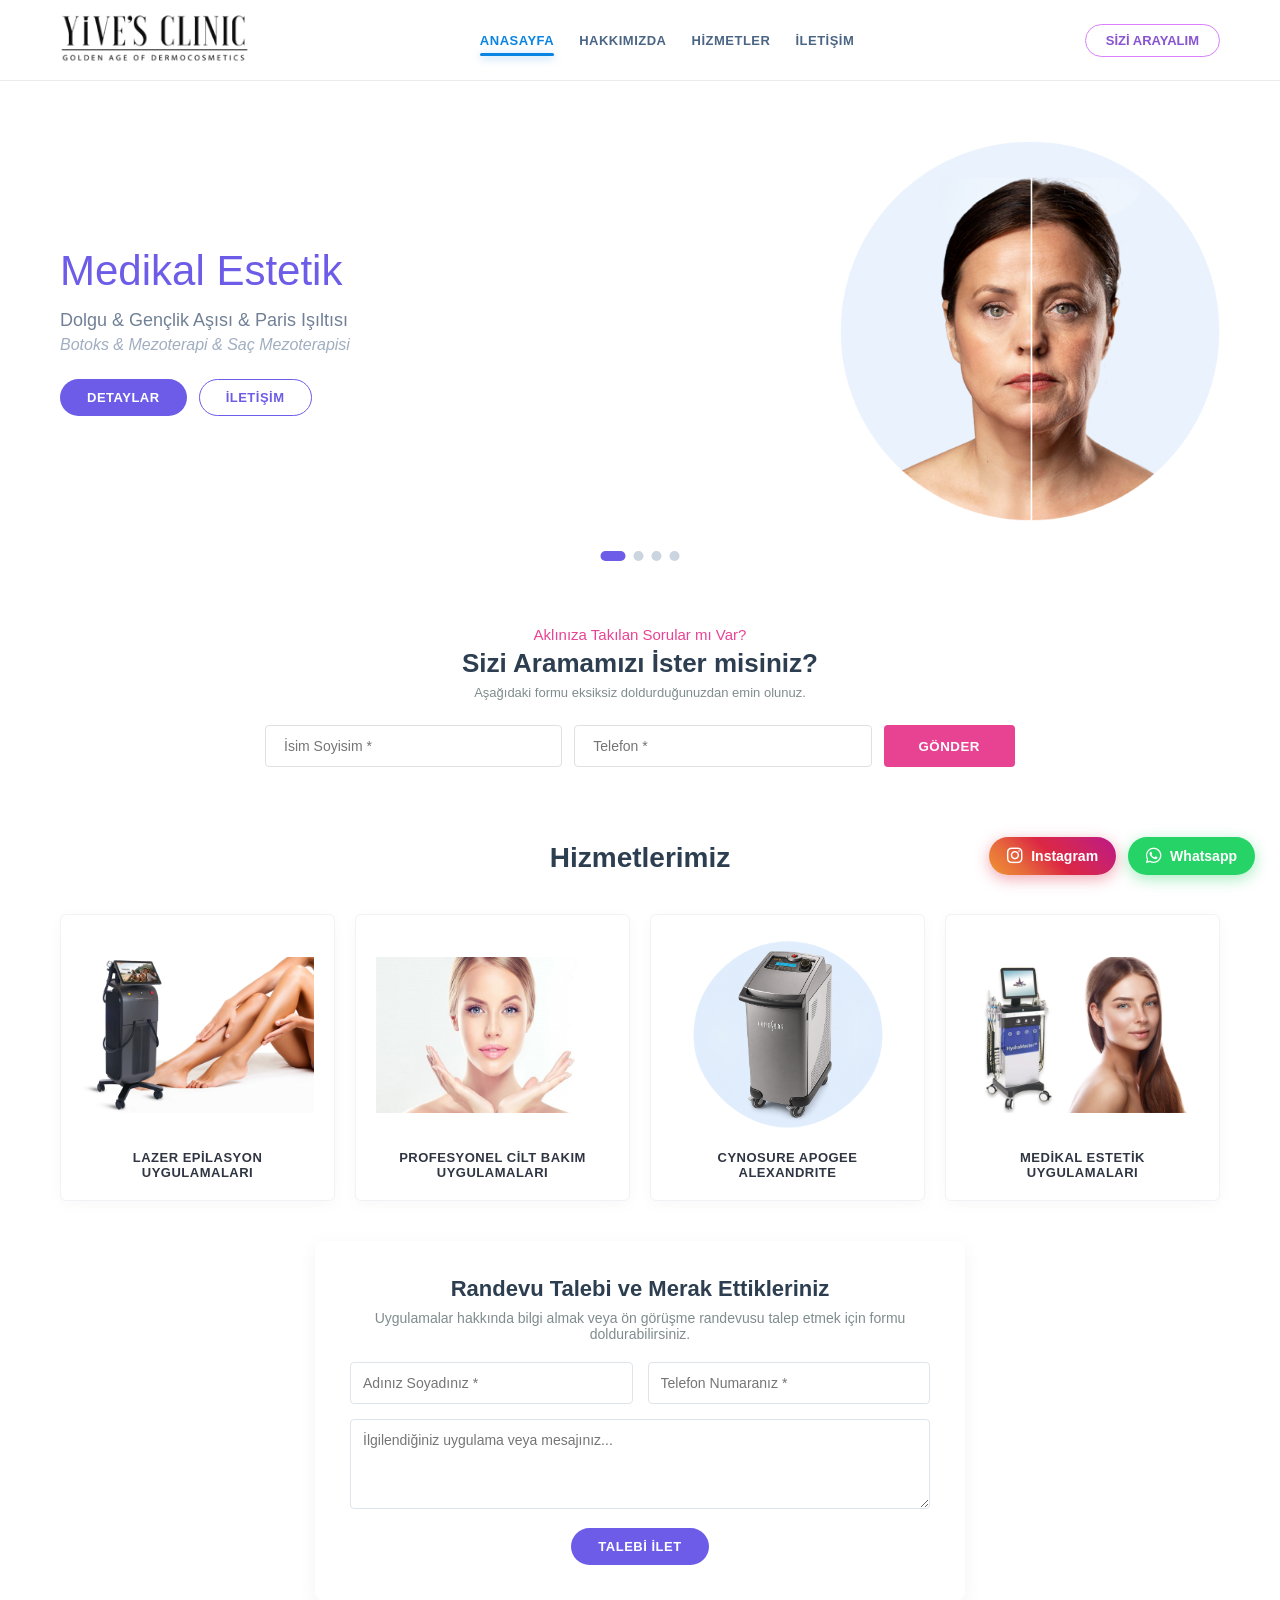
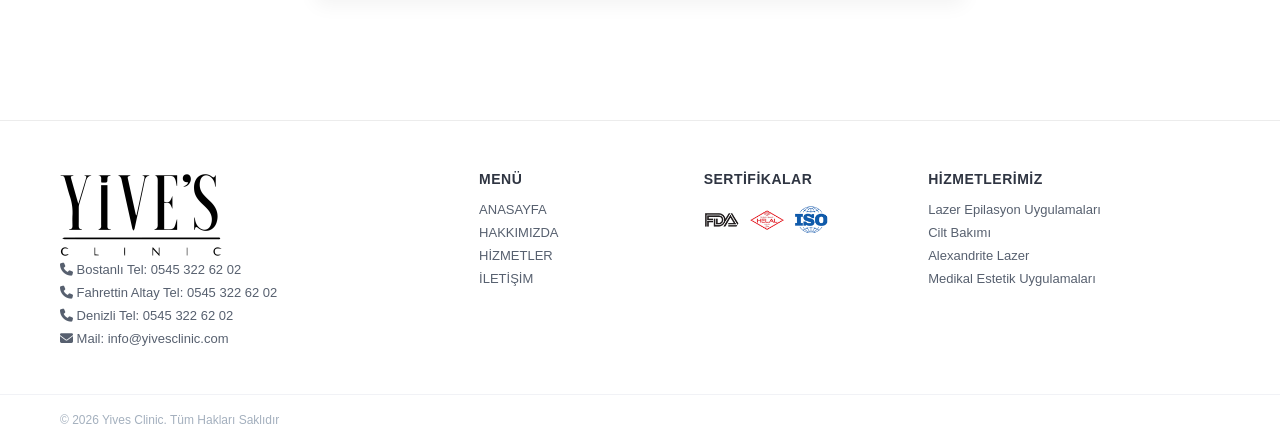
==== index.html @ 3b454cfb "Add files via upload" ====
<!DOCTYPE html>
<html lang="tr">
<head>
  <meta charset="UTF-8">
  <meta name="viewport" content="width=device-width, initial-scale=1.0">
  <title>Yive's Clinic | Golden Age of Dermocosmetics</title>
  <link rel="stylesheet" href="style.css">
  <!-- FontAwesome İkonları -->
  <link rel="stylesheet" href="https://cdnjs.cloudflare.com/ajax/libs/font-awesome/6.4.0/css/all.min.css">
</head>
<body>

  <!-- Header -->
  <header class="site-header">
    <div class="container header-container">
      <div class="logo-area">
        <a href="#home">
          <!-- images klasöründeki logo dosyasının adını buraya yazabilirsin -->
          <img src="images/logo.png" alt="Yive's Clinic" onerror="this.onerror=null; this.src='https://via.placeholder.com/180x50?text=YIVE%27S+CLINIC'">
        </a>
      </div>

      <nav class="main-nav">
        <ul>
          <li><a href="index.html" class="active">ANASAYFA</a></li>
          <li><a href="hakkimizda.html">HAKKIMIZDA</a></li>
          <li><a href="hizmetlerimiz.html">HİZMETLER</a></li>
          <li><a href="iletisim.html">İLETİŞİM</a></li>
        </ul>
      </nav>

      <div class="header-action">
        <a href="#call-back" class="btn-pill-outline">SİZİ ARAYALIM</a>
      </div>
    </div>
  </header>

  <main>
    <!-- Hero Slider Bölümü -->
    <section class="hero-slider-section" id="home">
      
      <!-- Slide 1: Medikal Estetik -->
      <div class="slide active">
        <div class="container slide-content">
          <div class="slide-text">
            <h2>Medikal Estetik</h2>
            <p class="slide-subtitle">Dolgu & Gençlik Aşısı & Paris Işıltısı</p>
            <p class="slide-details">Botoks & Mezoterapi & Saç Mezoterapisi</p>
            <div class="slide-buttons">
              <a href="hizmetlerimiz.html#medikal-estetik" class="btn btn-primary">DETAYLAR</a>
              <a href="#call-back" class="btn btn-secondary">İLETİŞİM</a>
            </div>
          </div>
          <div class="slide-image">
            <img src="images/medikal-estetik.png" alt="Medikal Estetik" onerror="this.onerror=null; this.src='https://via.placeholder.com/450x450?text=Medikal+Estetik'">
          </div>
        </div>
      </div>

      <!-- Slide 2: Soprano Titanyum -->
      <div class="slide">
        <div class="container slide-content">
          <div class="slide-text">
            <h2>Soprano Titanyum</h2>
            <p class="slide-subtitle">4 Mevsim Ağrısız Buz Lazer Teknolojisi</p>
            <p class="slide-details">Tüm Cilt Tiplerine Uygun, Konforlu Epilasyon</p>
            <div class="slide-buttons">
              <a href="hizmetlerimiz.html#lazer-epilasyon" class="btn btn-primary">DETAYLAR</a>
              <a href="#call-back" class="btn btn-secondary">İLETİŞİM</a>
            </div>
          </div>
          <div class="slide-image">
            <img src="images/soprano-titanium.png" alt="Soprano Titanyum" onerror="this.onerror=null; this.src='https://via.placeholder.com/450x450?text=Soprano+Titanyum'">
          </div>
        </div>
      </div>

      <!-- Slide 3: Cynosure Apogee Alexandrite -->
      <div class="slide">
        <div class="container slide-content">
          <div class="slide-text">
            <h2>Cynosure Apogee Alexandrite</h2>
            <p class="slide-subtitle">Lazer Epilasyon</p>
            <p class="slide-details">Kalıcı ve Güçlü Sonuçlar İçin Altın Standart</p>
            <div class="slide-buttons">
              <a href="hizmetlerimiz.html#alexandrite" class="btn btn-primary">DETAYLAR</a>
              <a href="#call-back" class="btn btn-secondary">İLETİŞİM</a>
            </div>
          </div>
          <div class="slide-image">
            <img src="images/cynosure.png" alt="Cynosure Apogee" onerror="this.onerror=null; this.src='https://via.placeholder.com/450x450?text=Cynosure+Apogee'">
          </div>
        </div>
      </div>

      <!-- Slide 4: Hydramaster -->
      <div class="slide">
        <div class="container slide-content">
          <div class="slide-text">
            <h2>Hydramaster</h2>
            <p class="slide-subtitle">Profesyonel Derinlemesine Cilt Bakımı</p>
            <p class="slide-details">Nemlendirme, Arındırma ve Cilt Yenileme Protokolü</p>
            <div class="slide-buttons">
              <a href="hizmetlerimiz.html#cilt-bakimi" class="btn btn-primary">DETAYLAR</a>
              <a href="#call-back" class="btn btn-secondary">İLETİŞİM</a>
            </div>
          </div>
          <div class="slide-image">
            <img src="images/hydramaster.png" alt="Hydramaster" onerror="this.onerror=null; this.src='https://via.placeholder.com/450x450?text=Hydramaster'">
          </div>
        </div>
      </div>

      <!-- Slider Kontrolleri -->
      <div class="slider-dots">
        <span class="dot active" onclick="currentSlide(0)"></span>
        <span class="dot" onclick="currentSlide(1)"></span>
        <span class="dot" onclick="currentSlide(2)"></span>
        <span class="dot" onclick="currentSlide(3)"></span>
      </div>
    </section>

    <!-- Sizi Arayalım / Lead Formu -->
    <section class="callback-section" id="call-back">
      <div class="container">
        <p class="callback-tag">Aklınıza Takılan Sorular mı Var?</p>
        <h3 class="callback-title">Sizi Aramamızı İster misiniz?</h3>
        <p class="callback-desc">Aşağıdaki formu eksiksiz doldurduğunuzdan emin olunuz.</p>

        <form class="callback-form" id="quickContactForm">
          <input type="text" id="quickName" placeholder="İsim Soyisim *" required>
          <input type="tel" id="quickPhone" placeholder="Telefon *" required>
          <button type="submit" class="btn-pink">GÖNDER</button>
        </form>
      </div>
    </section>

    <!-- Hizmetlerimiz Bölümü -->
    <section class="services-section" id="services">
      <div class="container">
        <h3 class="section-heading">Hizmetlerimiz</h3>
        
<div class="services-grid">
          <!-- Kart 1: Lazer Epilasyon (Soprano Titanyum) -->
          <a href="hizmetlerimiz.html#lazer-epilasyon" class="service-card">
            <div class="card-img">
              <img src="images/hizmet-epilasyon.png" alt="Lazer Epilasyon" onerror="this.onerror=null; this.src='https://via.placeholder.com/260x220?text=Lazer+Epilasyon'">
            </div>
            <h4>LAZER EPİLASYON UYGULAMALARI</h4>
          </a>

          <!-- Kart 2: Cilt Bakımı (Hydramaster vb.) -->
          <a href="hizmetlerimiz.html#cilt-bakimi" class="service-card">
            <div class="card-img">
              <img src="images/hizmet-cilt-bakim.png" alt="Cilt Bakımı" onerror="this.onerror=null; this.src='https://via.placeholder.com/260x220?text=Cilt+Bakimi'">
            </div>
            <h4>PROFESYONEL CİLT BAKIM UYGULAMALARI</h4>
          </a>

          <!-- Kart 3: Alexandrite Lazer -->
          <a href="hizmetlerimiz.html#alexandrite" class="service-card">
            <div class="card-img">
              <img src="images/cynosure.png" alt="Alexandrite Lazer" onerror="this.onerror=null; this.src='https://via.placeholder.com/260x220?text=Alexandrite+Lazer'">
            </div>
            <h4>CYNOSURE APOGEE ALEXANDRITE</h4>
          </a>

          <!-- Kart 4: Medikal Estetik -->
          <a href="hizmetlerimiz.html#medikal-estetik" class="service-card">
            <div class="card-img">
              <img src="images/hizmet-medikal.png" alt="Medikal Estetik" onerror="this.onerror=null; this.src='https://via.placeholder.com/260x220?text=Medikal+Estetik'">
            </div>
            <h4>MEDİKAL ESTETİK UYGULAMALARI</h4>
          </a>
        </div>


    <!-- Detaylı Mesaj / Randevu Formu -->
    <section class="contact-box-section" id="about">
      <div class="container">
        <div class="contact-box">
          <h3>Randevu Talebi ve Merak Ettikleriniz</h3>
          <p>Uygulamalar hakkında bilgi almak veya ön görüşme randevusu talep etmek için formu doldurabilirsiniz.</p>
          <form id="fullContactForm">
            <div class="form-row">
              <input type="text" id="fullName" placeholder="Adınız Soyadınız *" required>
              <input type="tel" id="fullPhone" placeholder="Telefon Numaranız *" required>
            </div>
            <textarea id="fullMessage" rows="4" placeholder="İlgilendiğiniz uygulama veya mesajınız..." required></textarea>
            <button type="submit" class="btn btn-primary">TALEBİ İLET</button>
          </form>
        </div>
      </div>
    </section>
  </main>

  <!-- Footer -->
  <footer class="site-footer">
    <div class="container footer-top">
      <div class="footer-col brand-col">
<img src="images/logo2.png" alt="Yive's Clinic" onerror="this.onerror=null; this.src='https://via.placeholder.com/180x50?text=YIVE%27S+CLINIC'">
        <p><i class="fa-solid fa-phone"></i> Bostanlı Tel: 0545 322 62 02</p>
        <p><i class="fa-solid fa-phone"></i> Fahrettin Altay Tel: 0545 322 62 02</p>
        <p><i class="fa-solid fa-phone"></i> Denizli Tel: 0545 322 62 02</p>
        <p><i class="fa-solid fa-envelope"></i> Mail: info@yivesclinic.com</p>
      </div>

      <div class="footer-col links-col">
        <h5>MENÜ</h5>
        <ul>
         <li><a href="index.html">ANASAYFA</a></li>
          <li><a href="hakkimizda.html" class="active">HAKKIMIZDA</a></li>
          <li><a href="hizmetlerimiz.html">HİZMETLER</a></li>
          <li><a href="iletisim.html">İLETİŞİM</a></li>
        </ul>
      </div>

      <div class="footer-col badges-col">
        <h5>SERTİFİKALAR</h5>
        <div class="cert-badges">
          <img src="images/fda.png" alt="FDA Approved" onerror="this.onerror=null; this.src='https://via.placeholder.com/60x30?text=FDA'">
          <img src="images/helal.png" alt="Helal Belgesi" onerror="this.onerror=null; this.src='https://via.placeholder.com/60x30?text=HELAL'">
          <img src="images/iso.png" alt="ISO Standard" onerror="this.onerror=null; this.src='https://via.placeholder.com/60x30?text=ISO'">
        </div>
      </div>

      <div class="footer-col services-list-col">
        <h5>HİZMETLERİMİZ</h5>
        <ul>
	  <li><a href="hizmetlerimiz.html#lazer-epilasyon">Lazer Epilasyon Uygulamaları</a></li>
          <li><a href="hizmetlerimiz.html#cilt-bakimi">Cilt Bakımı</a></li>
          <li><a href="hizmetlerimiz.html#alexandrite">Alexandrite Lazer</a></li>
	  <li><a href="hizmetlerimiz.html#medikal-estetik">Medikal Estetik Uygulamaları</a></li>
        </ul>
      </div>
    </div>

    <div class="footer-bottom">
      <div class="container footer-bottom-inner">
        <p>© 2026 Yives Clinic. Tüm Hakları Saklıdır</p>
        </div>
      </div>
    </div>
  </footer>

<!-- Sabit İletişim Butonları -->
<div class="floating-actions-group">
  <!-- Instagram Butonu -->
  <a href="https://instagram.com/yivesclinic" 
     class="action-float instagram-float" 
     target="_blank" 
     rel="noopener noreferrer" 
     title="Instagram'da Takip Edin">
    <i class="fa-brands fa-instagram"></i>
    <span>Instagram</span>
  </a>

  <!-- WhatsApp Butonu -->
  <a href="https://wa.me/905453226202?text=Merhaba,%20yivesclinic.com%20üzerinden%20ulaşıyorum.%20Bilgi%20ve%20randevu%20almak%20istiyorum." 
     class="action-float whatsapp-float" 
     target="_blank" 
     rel="noopener noreferrer" 
     title="WhatsApp ile İletişime Geçin">
    <i class="fa-brands fa-whatsapp"></i>
    <span>Whatsapp</span>
  </a>
</div>

  <script src="script.js"></script>
</body>
</html>
---- style.css ----
* {
  box-sizing: border-box;
  margin: 0;
  padding: 0;
  font-family: -apple-system, BlinkMacSystemFont, "Segoe UI", Roboto, "Helvetica Neue", Arial, sans-serif;
}

body {
  color: #333;
  background-color: #ffffff;
  overflow-x: hidden;
}

.container {
  max-width: 1200px;
  margin: 0 auto;
  padding: 0 20px;
}


/* Header */
.site-header {
  background: #fff;
  border-bottom: 1px solid #eaeaea;
  position: sticky;
  top: 0;
  z-index: 100;
}

.header-container {
  display: flex;
  align-items: center;
  justify-content: space-between;
  height: 80px;
}

.logo-area img {
  max-height: 55px;
  object-fit: contain;
}

.main-nav ul {
  display: flex;
  list-style: none;
  gap: 25px;
}

.main-nav a {
  text-decoration: none;
  font-size: 13px;
  font-weight: 600;
  color: #4b6584;
  letter-spacing: 0.5px;
  position: relative;
  padding: 8px 0;
  transition: color 0.2s ease;
}

/* Üzerine gelince (Hover) */
.main-nav a:hover {
  color: #2e86de;
}

/* Aktif / Seçili Sayfa (Daha Tok Mavi + Alt Çizgi + Parlama Efekti) */
.main-nav a.active {
  color: #0984e3; /* Daha canlı, belirgin mavi tonu */
  font-weight: 700;
}

.main-nav a.active::after {
  content: "";
  position: absolute;
  bottom: 0;
  left: 0;
  width: 100%;
  height: 3px;
  background-color: #0984e3;
  border-radius: 2px;
  box-shadow: 0 2px 8px rgba(9, 132, 227, 0.4); /* Hafif ışıldayan parlama hissi */
}

.btn-pill-outline {
  display: inline-block;
  padding: 8px 20px;
  border: 1.5px solid #d980fa;
  border-radius: 20px;
  color: #8854d0;
  text-decoration: none;
  font-size: 13px;
  font-weight: 600;
  transition: all 0.2s ease;
}

.btn-pill-outline:hover {
  background-color: #d980fa;
  color: #fff;
}

/* Hero Slider */
.hero-slider-section {
  position: relative;
  background-color: rgb(255, 255, 255);
  transition: background-color 0.8s ease;
  min-height: 500px;
  display: flex;
  align-items: center;
  overflow: hidden;
}

.slide {
  display: none;
  width: 100%;
  animation: fadeIn 0.6s ease-in-out;
}

.slide.active {
  display: block;
}

@keyframes fadeIn {
  from { opacity: 0; transform: translateY(5px); }
  to { opacity: 1; transform: translateY(0); }
}

.slide-content {
  display: flex;
  align-items: center;
  justify-content: space-between;
  padding: 50px 20px;
}

.slide-text {
  flex: 1;
  max-width: 550px;
}

.slide-text h2 {
  font-size: 42px;
  color: #6c5ce7;
  font-weight: 400;
  margin-bottom: 15px;
}

.slide-subtitle {
  font-size: 18px;
  color: #718096;
  margin-bottom: 5px;
}

.slide-details {
  font-size: 16px;
  color: #a0aec0;
  font-style: italic;
  margin-bottom: 25px;
}

.slide-buttons {
  display: flex;
  gap: 12px;
}

.btn {
  padding: 10px 26px;
  border-radius: 20px;
  text-decoration: none;
  font-size: 13px;
  font-weight: 600;
  letter-spacing: 0.5px;
  border: 1px solid transparent;
  cursor: pointer;
}

.btn-primary {
  background-color: #6c5ce7;
  color: #fff;
}

.btn-secondary {
  border-color: #6c5ce7;
  color: #6c5ce7;
  background: transparent;
}

.slide-image {
  flex: 1;
  display: flex;
  justify-content: flex-end;
}

.slide-image img {
  max-width: 440px;
  max-height: 380px;
  object-fit: contain;
}

.slider-dots {
  position: absolute;
  bottom: 20px;
  left: 50%;
  transform: translateX(-50%);
  display: flex;
  gap: 8px;
}

.dot {
  width: 10px;
  height: 10px;
  background-color: #cbd5e0;
  border-radius: 50%;
  cursor: pointer;
  transition: background-color 0.2s;
}

.dot.active {
  background-color: #6c5ce7;
  width: 25px;
  border-radius: 10px;
}

/* Sizi Arayalım (Callback Form) */
.callback-section {
  padding: 45px 0 35px 0;
  text-align: center;
  background: #fff;
}

.callback-tag {
  color: #e84393;
  font-size: 15px;
  margin-bottom: 5px;
}

.callback-title {
  color: #2c3e50;
  font-size: 26px;
  font-weight: 700;
  margin-bottom: 6px;
}

.callback-desc {
  color: #7f8c8d;
  font-size: 13px;
  margin-bottom: 25px;
}

.callback-form {
  display: flex;
  justify-content: center;
  gap: 12px;
  max-width: 750px;
  margin: 0 auto;
}

.callback-form input {
  flex: 1;
  padding: 12px 18px;
  border: 1px solid #e0e0e0;
  border-radius: 4px;
  font-size: 14px;
  outline: none;
}

.callback-form input:focus {
  border-color: #e84393;
}

.btn-pink {
  padding: 12px 35px;
  background-color: #e84393;
  color: #fff;
  border: none;
  border-radius: 4px;
  font-weight: bold;
  cursor: pointer;
  letter-spacing: 0.5px;
}

/* Hizmetlerimiz */
.services-section {
  padding: 40px 0 60px 0;
}

.section-heading {
  text-align: center;
  font-size: 28px;
  color: #2c3e50;
  font-weight: 700;
  margin-bottom: 40px;
}

.services-grid {
  display: grid;
  grid-template-columns: repeat(4, 1fr);
  gap: 20px;
}

.service-card {
  border: 1px solid #f1f2f6;
  box-shadow: 0 4px 15px rgba(0,0,0,0.03);
  border-radius: 6px;
  padding: 20px;
  text-align: center;
  background: #fff;
  display: flex;
  flex-direction: column;
  justify-content: space-between;
  text-decoration: none; /* Alt çizgiyi kaldırır */
  color: inherit;         /* Metin rengini bozmaz */
  cursor: pointer;
  transition: transform 0.2s ease, box-shadow 0.2s ease;
}

.service-card:hover {
  transform: translateY(-5px);
  box-shadow: 0 8px 25px rgba(0,0,0,0.08);
}

.service-card .card-img {
  height: 200px;
  display: flex;
  align-items: center;
  justify-content: center;
  margin-bottom: 15px;
}

.service-card img {
  max-width: 100%;
  max-height: 100%;
  object-fit: contain;
}

.service-card h4 {
  font-size: 13px;
  color: #2f3542;
  font-weight: 700;
  letter-spacing: 0.5px;
}

/* Mesaj & Randevu Formu */
.contact-box-section {
  padding: 40px 0 60px;
  background-color: #ffffff;
}

.contact-box {
  max-width: 650px;
  margin: 0 auto;
  background: #fff;
  padding: 35px;
  border-radius: 8px;
  box-shadow: 0 5px 20px rgba(0,0,0,0.05);
  text-align: center;
}

.contact-box h3 {
  font-size: 22px;
  color: #2c3e50;
  margin-bottom: 8px;
}

.contact-box p {
  color: #7f8c8d;
  font-size: 14px;
  margin-bottom: 20px;
}

.form-row {
  display: flex;
  gap: 15px;
  margin-bottom: 15px;
}

.form-row input, textarea {
  width: 100%;
  padding: 12px;
  border: 1px solid #dfe4ea;
  border-radius: 4px;
  font-size: 14px;
  outline: none;
}

textarea {
  resize: vertical;
  margin-bottom: 15px;
}

/* Footer */
.site-footer {
  background-color: #ffffff;
  border-top: 1px solid #ececec;
  padding-top: 50px;
}

.footer-top {
  display: grid;
  grid-template-columns: 2fr 1fr 1fr 1.5fr;
  gap: 30px;
  padding-bottom: 40px;
}

.brand-col h2 {
  font-size: 22px;
  letter-spacing: 2px;
  margin-bottom: 3px;
}

.brand-col .tagline {
  font-size: 10px;
  color: #7f8c8d;
  letter-spacing: 1px;
  margin-bottom: 15px;
}

.brand-col p {
  font-size: 13px;
  color: #57606f;
  margin-bottom: 8px;
}

.footer-col h5 {
  font-size: 14px;
  color: #2f3542;
  margin-bottom: 15px;
  letter-spacing: 0.5px;
}

.footer-col ul {
  list-style: none;
}

.footer-col ul li {
  margin-bottom: 8px;
  font-size: 13px;
  color: #57606f;
}

.footer-col ul li a {
  color: #57606f;
  text-decoration: none;
}

.cert-badges {
  display: flex;
  gap: 10px;
  align-items: center;
}

.cert-badges img {
  max-height: 35px;
  object-fit: contain;
}

.footer-bottom {
  border-top: 1px solid #f1f2f6;
  padding: 18px 0;
}

.footer-bottom-inner {
  display: flex;
  justify-content: space-between;
  align-items: center;
  font-size: 12px;
  color: #a4b0be;
}

.footer-social a {
  color: #57606f;
  margin-left: 12px;
  font-size: 14px;
}


/* Mobil Uyumluluk */
@media (max-width: 900px) {
  .services-grid {
    grid-template-columns: repeat(2, 1fr);
  }
  .footer-top {
    grid-template-columns: 1fr 1fr;
  }
}

@media (max-width: 600px) {
  .header-container {
    flex-direction: column;
    height: auto;
    padding: 15px;
    gap: 10px;
  }
  .slide-content {
    flex-direction: column-reverse;
    text-align: center;
    padding: 30px 15px;
  }
  .slide-buttons {
    justify-content: center;
  }
  .callback-form, .form-row {
    flex-direction: column;
  }
  .services-grid {
    grid-template-columns: 1fr;
  }
  .footer-top {
    grid-template-columns: 1fr;
  }
}

/* --- İç Sayfa Başlık Alanı (Hero Banner) --- */
.page-title-banner {
  background-color: rgb(255, 255, 255);
  padding: 50px 0;
  text-align: center;
  border-bottom: 1px solid #e1eaf5;
}

.page-title-banner h1 {
  font-size: 34px;
  color: #2c3e50;
  margin-bottom: 8px;
  font-weight: 700;
}

.page-title-banner p {
  color: #6c5ce7;
  font-size: 14px;
  letter-spacing: 1.5px;
  text-transform: uppercase;
}

/* --- Sayfa İçerik Izgarası (Grid) --- */
.page-content-section {
  padding: 60px 0;
  background-color: #fff;
}

.page-content-grid {
  display: grid;
  grid-template-columns: 1.7fr 1fr;
  gap: 50px;
  align-items: start;
}

/* Sol Metin Kolonu */
.content-text-col h2 {
  font-size: 28px;
  color: #6c5ce7;
  margin-bottom: 22px;
  font-weight: 600;
}

.content-text-col p {
  font-size: 15px;
  line-height: 1.8;
  color: #57606f;
  margin-bottom: 18px;
}

/* Şube Kartları */
.clinic-branches {
  margin-top: 35px;
  padding-top: 25px;
  border-top: 1px solid #f1f2f6;
}

.clinic-branches h3 {
  font-size: 20px;
  color: #2c3e50;
  margin-bottom: 20px;
}

.branches-grid {
  display: grid;
  grid-template-columns: 1fr 1fr;
  gap: 20px;
}

.branch-card {
  display: flex;
  align-items: flex-start;
  gap: 15px;
  background: #f8f9fa;
  padding: 20px;
  border-radius: 8px;
  border: 1px solid #edf2f7;
}

.branch-icon {
  width: 40px;
  height: 40px;
  background: #6c5ce7;
  color: #fff;
  border-radius: 50%;
  display: flex;
  align-items: center;
  justify-content: center;
  font-size: 16px;
  flex-shrink: 0;
}

.branch-info h4 {
  font-size: 16px;
  color: #2c3e50;
  margin-bottom: 4px;
}

.branch-info .doctor-title {
  font-size: 13px;
  color: #747d8c;
  margin-bottom: 8px;
  line-height: 1.4;
}

.branch-phone {
  display: inline-block;
  font-size: 13px;
  font-weight: 700;
  color: #e84393;
  text-decoration: none;
}

.branch-phone:hover {
  text-decoration: underline;
}

/* Sağ Yan Form (Sidebar) */
.sidebar-contact-card {
  background: #ffffff;
  padding: 30px;
  border-radius: 10px;
  box-shadow: 0 10px 30px rgba(0, 0, 0, 0.05);
  border: 1px solid #edf2f7;
  position: sticky;
  top: 100px;
}

.form-tag {
  color: #e84393;
  font-size: 12px;
  font-weight: 700;
  text-transform: uppercase;
  letter-spacing: 1px;
  margin-bottom: 4px;
}

.sidebar-contact-card h3 {
  font-size: 22px;
  color: #2c3e50;
  margin-bottom: 8px;
}

.sidebar-contact-card .form-desc {
  font-size: 13px;
  color: #747d8c;
  margin-bottom: 20px;
  line-height: 1.5;
}

.form-group {
  margin-bottom: 14px;
}

.form-group label {
  display: block;
  font-size: 12px;
  font-weight: 600;
  color: #4b6584;
  margin-bottom: 6px;
}

.form-group input, 
.form-group select, 
.form-group textarea {
  width: 100%;
  padding: 10px 14px;
  border: 1px solid #dfe4ea;
  border-radius: 4px;
  font-size: 14px;
  outline: none;
  font-family: inherit;
}

.form-group input:focus, 
.form-group select:focus, 
.form-group textarea:focus {
  border-color: #6c5ce7;
}

.btn-block {
  width: 100%;
  margin-top: 10px;
}

/* Mobil Uyumluluk */
@media (max-width: 900px) {
  .page-content-grid {
    grid-template-columns: 1fr;
  }
  .branches-grid {
    grid-template-columns: 1fr;
  }
  .sidebar-contact-card {
    position: static;
  }
}

/* Pürüzsüz Kaydırma ve Sabit Header Payı */
html {
  scroll-behavior: smooth;
  scroll-padding-top: 140px; /* Header ve Sticky menünün başlığı örtmesini engeller */
}

/* Hızlı Atlama (Subnav Bar) */
.services-subnav {
  position: sticky;
  top: 80px; /* Header yüksekliğinin hemen altı */
  background: #ffffff;
  border-bottom: 2px solid #edf2f7;
  z-index: 90;
  box-shadow: 0 4px 10px rgba(0,0,0,0.03);
}

.services-subnav-inner {
  display: flex;
  justify-content: center;
  gap: 15px;
  padding: 12px 0;
  overflow-x: auto;
}

.subnav-item {
  display: inline-flex;
  align-items: center;
  gap: 8px;
  padding: 8px 18px;
  background: #f8f9fa;
  border-radius: 20px;
  color: #4b6584;
  text-decoration: none;
  font-size: 13px;
  font-weight: 600;
  white-space: nowrap;
  transition: all 0.2s ease;
  border: 1px solid #e2e8f0;
}

.subnav-item:hover {
  background: #6c5ce7;
  color: #ffffff;
  border-color: #6c5ce7;
}

/* Hizmet Detay Bölümleri */
.services-content-wrapper {
  padding: 60px 0 90px;
}

.service-detail-section {
  padding: 20px 0;
}

.section-badge {
  display: inline-block;
  padding: 4px 12px;
  background-color: rgb(255, 255, 255);
  color: #1e3799;
  border-radius: 4px;
  font-size: 12px;
  font-weight: 700;
  letter-spacing: 0.8px;
  text-transform: uppercase;
  margin-bottom: 12px;
}

.service-detail-section h2 {
  font-size: 32px;
  color: #2c3e50;
  margin-bottom: 20px;
}

.service-detail-section h3 {
  font-size: 20px;
  color: #4b6584;
  margin: 30px 0 18px;
}

.service-highlight-box {
  background: #fdfafb;
  border-left: 4px solid #e84393;
  padding: 20px;
  border-radius: 0 8px 8px 0;
  font-size: 15px;
  line-height: 1.8;
  color: #4a5568;
  margin-bottom: 25px;
}

/* Özellik Kartları Grid */
.feature-cards-grid {
  display: grid;
  grid-template-columns: repeat(auto-fit, minmax(280px, 1fr));
  gap: 20px;
}

.feature-card {
  background: #ffffff;
  border: 1px solid #edf2f7;
  padding: 22px;
  border-radius: 8px;
  box-shadow: 0 4px 15px rgba(0,0,0,0.02);
}

.feature-card h4 {
  font-size: 15px;
  color: #6c5ce7;
  margin-bottom: 10px;
  display: flex;
  align-items: center;
  gap: 8px;
}

.feature-card p {
  font-size: 14px;
  color: #718096;
  line-height: 1.6;
}

/* Alt Uygulamalar Grid (Cilt Bakımı) */
.sub-treatments-grid {
  display: grid;
  grid-template-columns: repeat(auto-fit, minmax(320px, 1fr));
  gap: 20px;
}

.treatment-card {
  background: #ffffff;
  border: 1px solid #e2e8f0;
  border-radius: 8px;
  padding: 24px;
}

.treatment-card.featured-border {
  border-color: #d980fa;
  background: #fbf9ff;
}

.treatment-card h4 {
  font-size: 17px;
  color: #2c3e50;
  margin-bottom: 10px;
}

.treatment-card p {
  font-size: 14px;
  color: #57606f;
  line-height: 1.7;
}

/* Medikal Estetik Detay Kartları */
.medical-treatments-list {
  display: flex;
  flex-direction: column;
  gap: 25px;
}

.medical-item {
  background: #ffffff;
  border: 1px solid #edf2f7;
  border-radius: 8px;
  padding: 28px;
  box-shadow: 0 5px 20px rgba(0,0,0,0.02);
}

.medical-item h3 {
  font-size: 22px;
  color: #6c5ce7;
  margin-top: 0;
  margin-bottom: 12px;
}

.medical-item p {
  font-size: 14px;
  line-height: 1.8;
  color: #57606f;
  margin-bottom: 15px;
}

.steps-box {
  background: #f8f9fa;
  padding: 16px 20px;
  border-radius: 6px;
  margin: 15px 0;
  font-size: 13.5px;
}

.steps-box ol {
  margin-left: 20px;
  margin-top: 8px;
  color: #4b6584;
  line-height: 1.7;
}

.faq-mini-grid {
  display: grid;
  grid-template-columns: repeat(auto-fit, minmax(220px, 1fr));
  gap: 12px;
  background: #fbfbfd;
  padding: 15px;
  border-radius: 6px;
  font-size: 13px;
  color: #4b6584;
  margin-top: 15px;
  border: 1px solid #edf2f7;
}

.section-divider {
  border: 0;
  height: 1px;
  background: #e2e8f0;
  margin: 50px 0;
}

/* Sağ Alttaki Yukarı Çık Butonu */
.scroll-to-top {
  position: fixed;
  bottom: 85px; /* WhatsApp butonunun hemen üstünde yer alır */
  right: 25px;
  width: 42px;
  height: 42px;
  background-color: #6c5ce7;
  color: #fff;
  border: none;
  border-radius: 50%;
  cursor: pointer;
  display: none; /* JS ile scroll edildikçe görünür */
  align-items: center;
  justify-content: center;
  font-size: 16px;
  box-shadow: 0 4px 12px rgba(108, 92, 231, 0.3);
  z-index: 998;
  transition: opacity 0.3s ease;
}

.scroll-to-top:hover {
  background-color: #5344d1;
}

/* Sabit Sağ Alt Buton Grubu */
.floating-actions-group {
  position: fixed;
  bottom: 25px;
  right: 25px;
  display: flex;
  align-items: center;
  gap: 12px;
  z-index: 1000;
}

/* Ortak Buton Yapısı */
.action-float {
  display: inline-flex;
  align-items: center;
  gap: 8px;
  padding: 10px 18px;
  border-radius: 30px;
  color: #ffffff;
  text-decoration: none;
  font-weight: 600;
  font-size: 14px;
  cursor: pointer;
  transition: transform 0.2s ease, box-shadow 0.2s ease;
}

.action-float:hover {
  transform: translateY(-2px);
}

.action-float i {
  font-size: 18px;
}

/* WhatsApp Rengi ve Gölgesi */
.whatsapp-float {
  background-color: #25d366;
  box-shadow: 0 4px 15px rgba(37, 211, 102, 0.4);
}

.whatsapp-float:hover {
  box-shadow: 0 6px 18px rgba(37, 211, 102, 0.5);
}

/* Instagram Gradyanı ve Gölgesi */
.instagram-float {
  background: linear-gradient(45deg, #f09433 0%, #e6683c 25%, #dc2743 50%, #cc2366 75%, #bc1888 100%);
  box-shadow: 0 4px 15px rgba(220, 39, 67, 0.4);
}

.instagram-float:hover {
  box-shadow: 0 6px 18px rgba(220, 39, 67, 0.5);
}

/* Mobilde Butonların Taşmaması İçin Düzenleme */
@media (max-width: 480px) {
  .floating-actions-group {
    bottom: 15px;
    right: 15px;
    gap: 8px;
  }
  .action-float {
    padding: 9px 14px;
    font-size: 13px;
  }
}
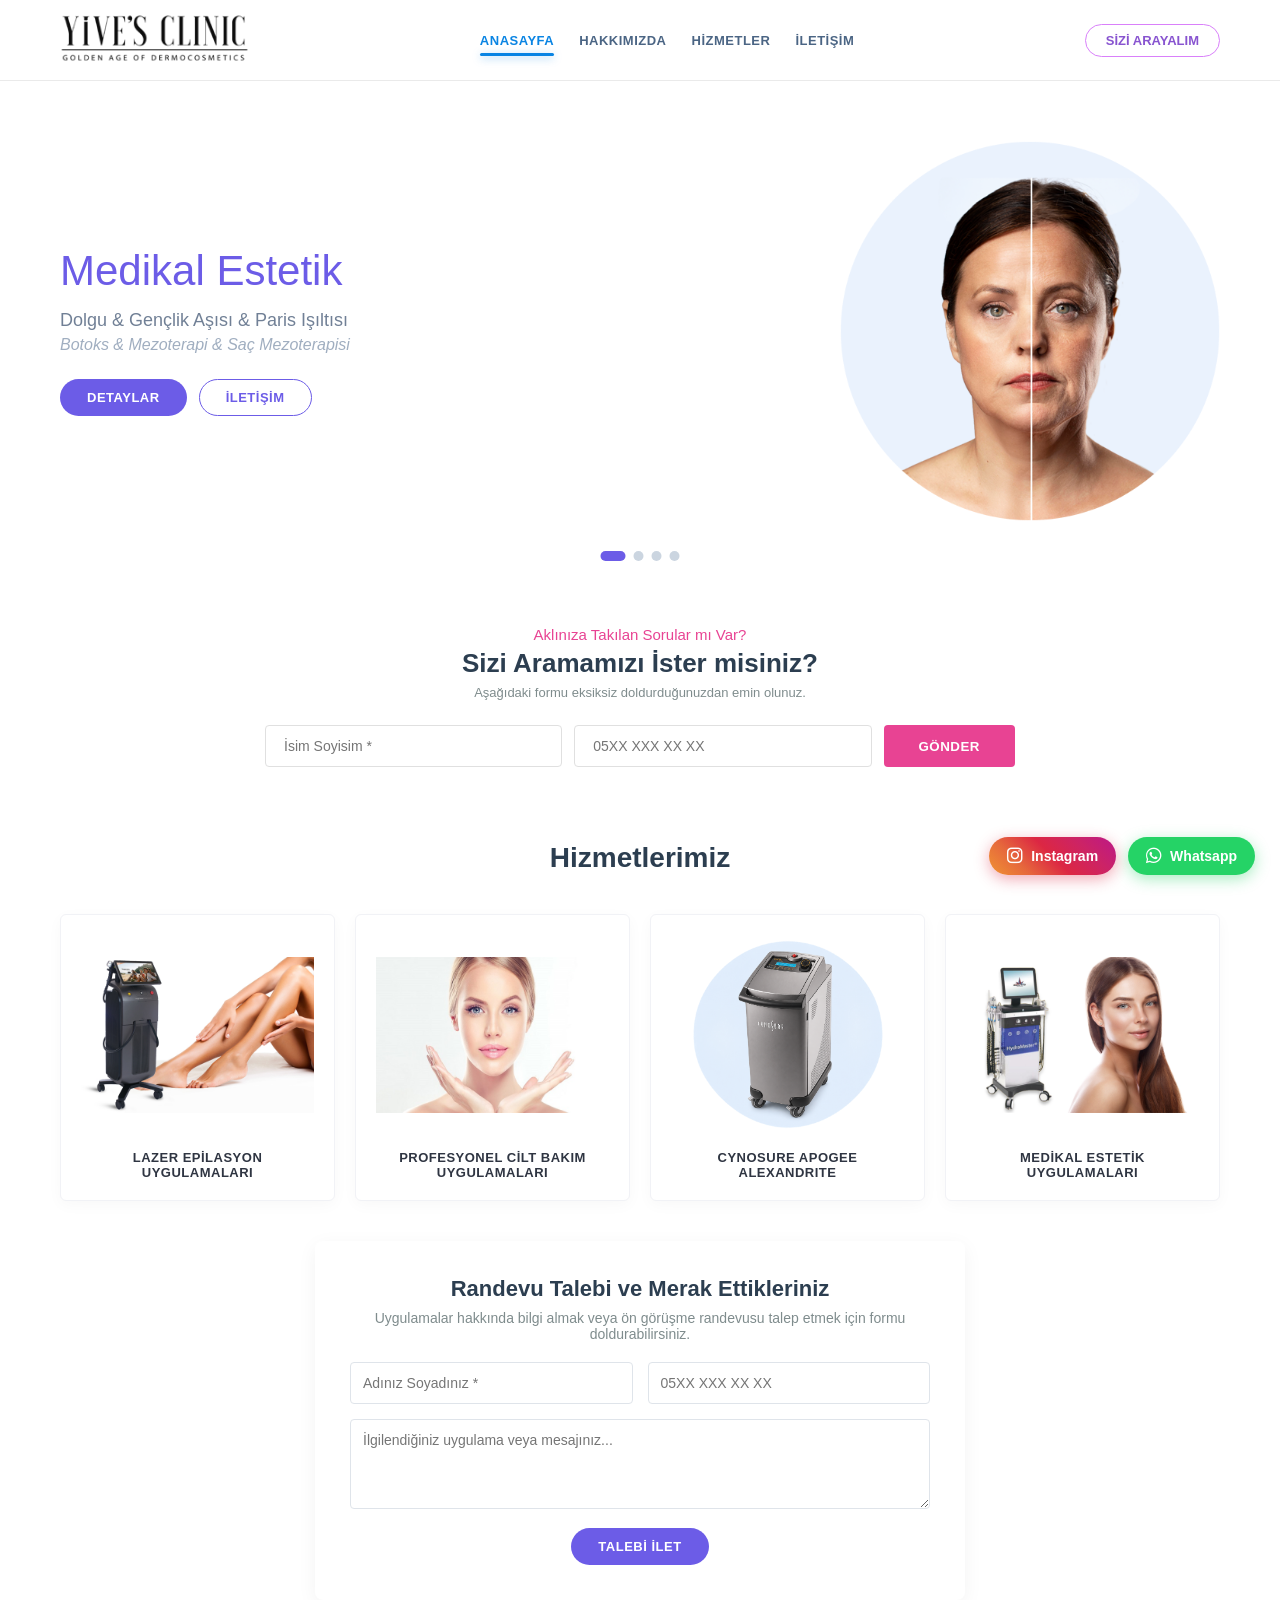
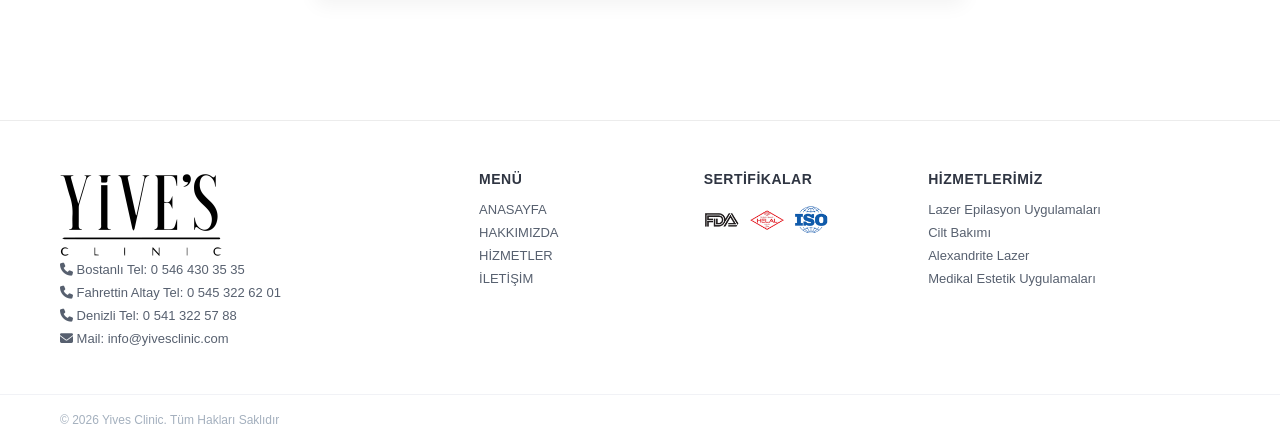
==== commit cc4dffda: "Update index.html" ====
--- a/index.html
+++ b/index.html
@@ -129,7 +129,7 @@
 
         <form class="callback-form" id="quickContactForm">
           <input type="text" id="quickName" placeholder="İsim Soyisim *" required>
-          <input type="tel" id="quickPhone" placeholder="Telefon *" required>
+          <input type="tel" id="quickPhone" placeholder="05XX XXX XX XX" required>
           <button type="submit" class="btn-pink">GÖNDER</button>
         </form>
       </div>
@@ -184,7 +184,7 @@
           <form id="fullContactForm">
             <div class="form-row">
               <input type="text" id="fullName" placeholder="Adınız Soyadınız *" required>
-              <input type="tel" id="fullPhone" placeholder="Telefon Numaranız *" required>
+              <input type="tel" id="fullPhone" placeholder="05XX XXX XX XX" required>
             </div>
             <textarea id="fullMessage" rows="4" placeholder="İlgilendiğiniz uygulama veya mesajınız..." required></textarea>
             <button type="submit" class="btn btn-primary">TALEBİ İLET</button>
@@ -199,9 +199,9 @@
     <div class="container footer-top">
       <div class="footer-col brand-col">
 <img src="images/logo2.png" alt="Yive's Clinic" onerror="this.onerror=null; this.src='https://via.placeholder.com/180x50?text=YIVE%27S+CLINIC'">
-        <p><i class="fa-solid fa-phone"></i> Bostanlı Tel: 0545 322 62 02</p>
-        <p><i class="fa-solid fa-phone"></i> Fahrettin Altay Tel: 0545 322 62 02</p>
-        <p><i class="fa-solid fa-phone"></i> Denizli Tel: 0545 322 62 02</p>
+        <p><i class="fa-solid fa-phone"></i> Bostanlı Tel: 0 546 430 35 35</p>
+        <p><i class="fa-solid fa-phone"></i> Fahrettin Altay Tel: 0 545 322 62 01</p>
+        <p><i class="fa-solid fa-phone"></i> Denizli Tel: 0 541 322 57 88</p>
         <p><i class="fa-solid fa-envelope"></i> Mail: info@yivesclinic.com</p>
       </div>
 
@@ -268,4 +268,4 @@
 
   <script src="script.js"></script>
 </body>
-</html>+</html>
